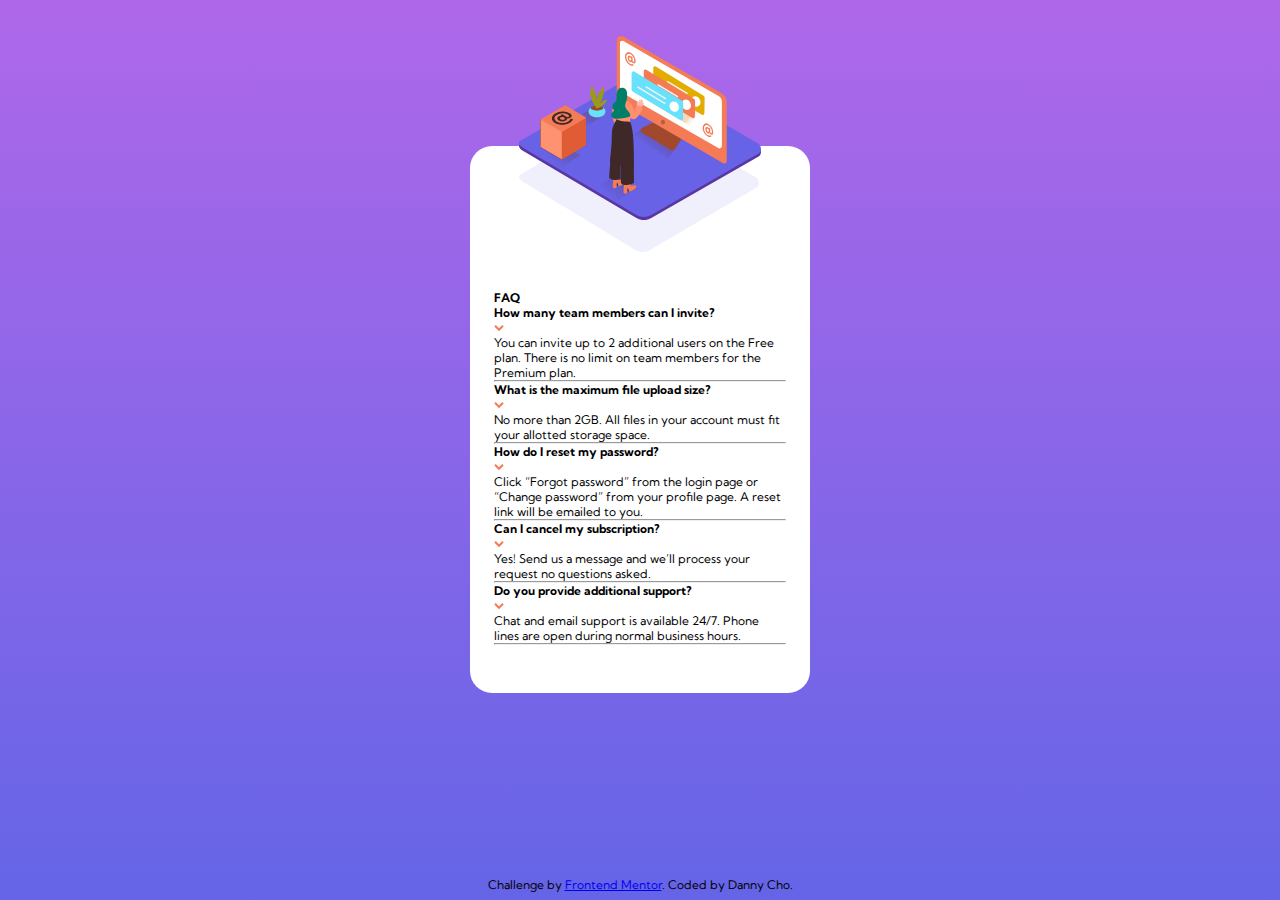
==== faq-accordion-card-main/index.html @ 5c965002 "CSS for images done" ====
<!DOCTYPE html>
<html lang="en">
    <head>
        <meta charset="UTF-8" />
        <meta name="viewport" content="width=device-width, initial-scale=1.0" />
        <link rel="preconnect" href="https://fonts.googleapis.com">
        <link rel="preconnect" href="https://fonts.gstatic.com" crossorigin>
        <link href="https://fonts.googleapis.com/css2?family=Kumbh+Sans:wght@400;700&display=swap" rel="stylesheet">
        <link rel="icon" type="image/png" sizes="32x32" href="./images/favicon-32x32.png" />
        <link rel="stylesheet" href="style.css">
        <title>Frontend Mentor | FAQ Accordion Card</title>
    </head>
    <body>
        <div class="main-img-div">
            <img src="./images/illustration-woman-online-mobile.svg" alt="" class="online-woman">
            <img src="./images/bg-pattern-mobile.svg" alt="" class="shadow">
        </div>
        <main>
            <h1>FAQ</h1>
            <article>
                <div>
                    <h2>How many team members can I invite?</h2>
                    <img src="./images/icon-arrow-down.svg" alt="">
                </div>
                <p>You can invite up to 2 additional users on the Free plan. There is no limit on team members for the Premium plan.</p>
            </article>
            <hr>
            <article>
                <div>
                    <h2>What is the maximum file upload size?</h2>
                    <img src="./images/icon-arrow-down.svg" alt="">
                </div>
                <p>No more than 2GB. All files in your account must fit your allotted storage space.</p>
            </article>
            <hr>
            <article>
                <div>
                    <h2>How do I reset my password?</h2>
                    <img src="./images/icon-arrow-down.svg" alt="">
                </div>
                <p>Click “Forgot password” from the login page or “Change password” from your profile page. A reset link will be emailed to you.</p>
            </article>
            <hr>
            <article>
                <div>
                    <h2>Can I cancel my subscription?</h2>
                    <img src="./images/icon-arrow-down.svg" alt="">
                </div>
                <p>Yes! Send us a message and we’ll process your request no questions asked.</p>
            </article>
            <hr>
            <article>
                <div>
                    <h2>Do you provide additional support?</h2>
                    <img src="./images/icon-arrow-down.svg" alt="">
                </div>
                <p>Chat and email support is available 24/7. Phone lines are open during normal business hours.</p>
            </article>
            <hr>
        </main>
        <div class="attribution"> 
            Challenge by <a href="https://www.frontendmentor.io?ref=challenge" target="_blank">Frontend Mentor</a>. Coded by Danny Cho.
        </div>
    </body>
</html>
---- faq-accordion-card-main/style.css ----
:root {
	--clr-desaturated-blue: hsl(238, 29%, 16%);
	--clr-red: hsl(14, 88%, 65%);
	--clr-violet: hsl(273 75%, 66%); /* gradient */
	--clr-soft-blue: hsl(240, 73%, 65%); /* gradient */
	--clr-very-dark-grayish-blue: hsl(237, 12%, 33%);
	--clr-dark-grayish-blue: hsl(240, 6%, 50%);
	--clr-light-grayish-blue: hsl(240, 5%, 91%); /* divider */
	--clr-white: hsl(0, 0%, 100%);

	--fw-regular: 400;
	--fw-bold: 700;
}

* {
	margin: 0;
	padding: 0;
	box-sizing: border-box;
	font-size: 12px;
	user-select: none;
	-webkit-user-drag: none;
	font-family: 'Kumbh Sans', sans-serif;
}

body {
	width: 100vw;
	min-height: 100vh;
	display: flex;
	flex-direction: column;
	align-items: center;
	background: linear-gradient(180deg, hsl(273, 75%, 66%), hsl(240, 73%, 65%));
}

.online-woman {
	margin-top: 3em;
	position: relative;
	z-index: 2;
}

.shadow {
	position: relative;
	bottom: 75px;
	z-index: 1;
}

main {
	background-color: var(--clr-white);
	width: 340px;
	position: relative;
	bottom: 184px;
	z-index: 0;
	border-radius: 22px;
	padding: 12em 2em 4em;
}
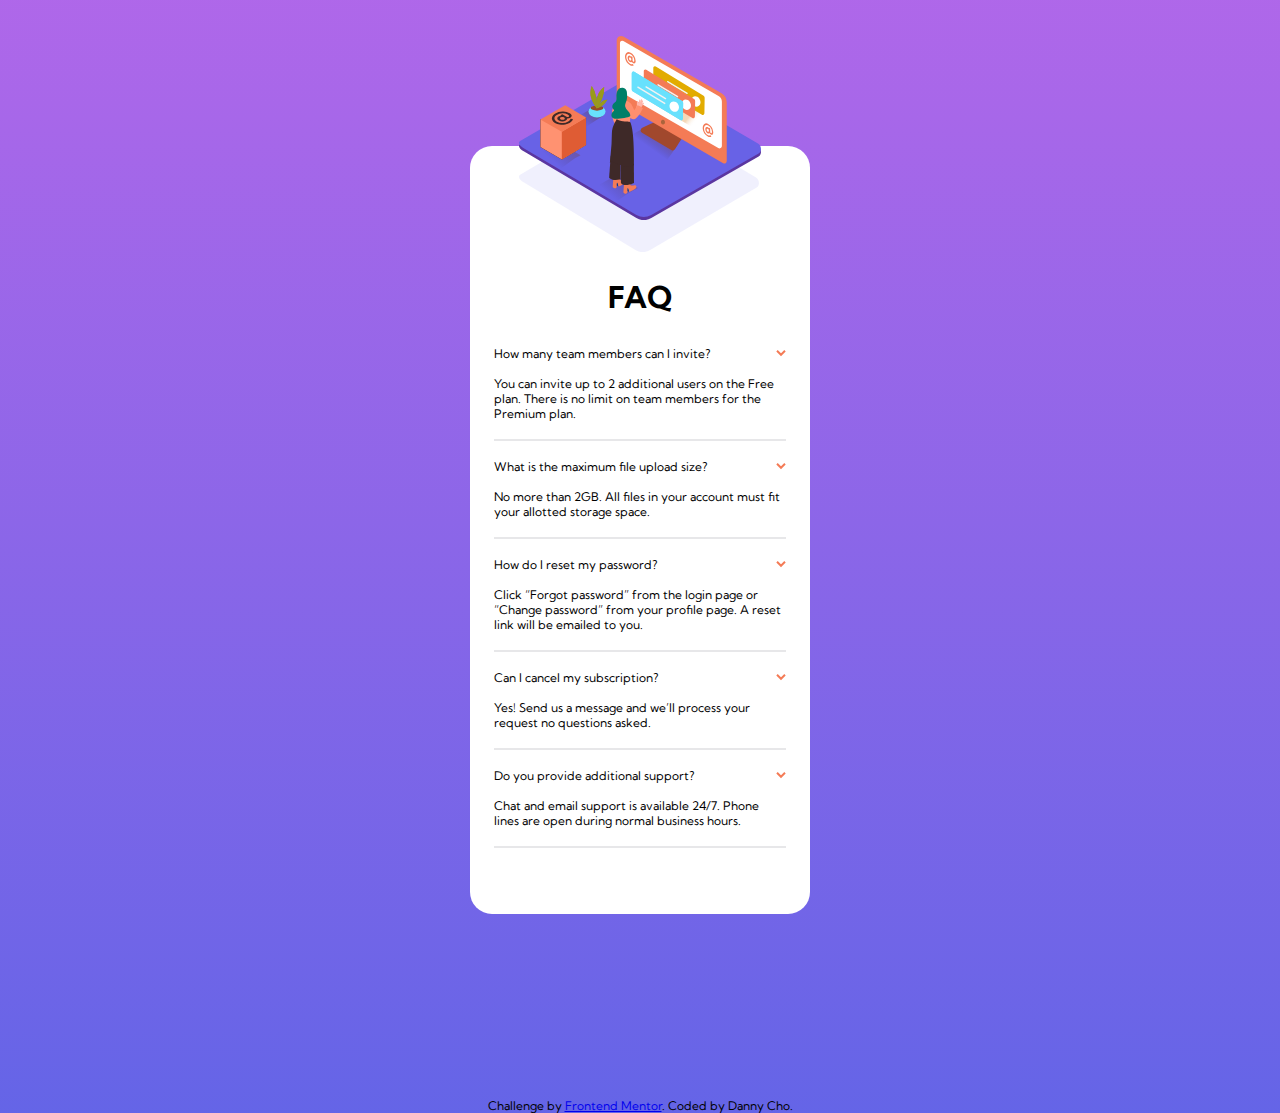
==== commit a9c1e224: "WIP" ====
--- a/faq-accordion-card-main/index.html
+++ b/faq-accordion-card-main/index.html
@@ -16,45 +16,45 @@
             <img src="./images/bg-pattern-mobile.svg" alt="" class="shadow">
         </div>
         <main>
-            <h1>FAQ</h1>
+            <h1 class="page-heading">FAQ</h1>
             <article>
-                <div>
-                    <h2>How many team members can I invite?</h2>
+                <div class="question-div">
+                    <h2 class="question">How many team members can I invite?</h2>
                     <img src="./images/icon-arrow-down.svg" alt="">
                 </div>
-                <p>You can invite up to 2 additional users on the Free plan. There is no limit on team members for the Premium plan.</p>
+                <p class="answer">You can invite up to 2 additional users on the Free plan. There is no limit on team members for the Premium plan.</p>
             </article>
             <hr>
             <article>
-                <div>
-                    <h2>What is the maximum file upload size?</h2>
+                <div class="question-div">
+                    <h2 class="question">What is the maximum file upload size?</h2>
                     <img src="./images/icon-arrow-down.svg" alt="">
                 </div>
-                <p>No more than 2GB. All files in your account must fit your allotted storage space.</p>
+                <p class="answer">No more than 2GB. All files in your account must fit your allotted storage space.</p>
             </article>
             <hr>
             <article>
-                <div>
-                    <h2>How do I reset my password?</h2>
+                <div class="question-div">
+                    <h2 class="question">How do I reset my password?</h2>
                     <img src="./images/icon-arrow-down.svg" alt="">
                 </div>
-                <p>Click “Forgot password” from the login page or “Change password” from your profile page. A reset link will be emailed to you.</p>
+                <p class="answer">Click “Forgot password” from the login page or “Change password” from your profile page. A reset link will be emailed to you.</p>
             </article>
             <hr>
             <article>
-                <div>
-                    <h2>Can I cancel my subscription?</h2>
+                <div class="question-div">
+                    <h2 class="question">Can I cancel my subscription?</h2>
                     <img src="./images/icon-arrow-down.svg" alt="">
                 </div>
-                <p>Yes! Send us a message and we’ll process your request no questions asked.</p>
+                <p class="answer">Yes! Send us a message and we’ll process your request no questions asked.</p>
             </article>
             <hr>
             <article>
-                <div>
-                    <h2>Do you provide additional support?</h2>
+                <div class="question-div">
+                    <h2 class="question">Do you provide additional support?</h2>
                     <img src="./images/icon-arrow-down.svg" alt="">
                 </div>
-                <p>Chat and email support is available 24/7. Phone lines are open during normal business hours.</p>
+                <p class="answer">Chat and email support is available 24/7. Phone lines are open during normal business hours.</p>
             </article>
             <hr>
         </main>
--- a/faq-accordion-card-main/style.css
+++ b/faq-accordion-card-main/style.css
@@ -50,5 +50,35 @@
 	bottom: 184px;
 	z-index: 0;
 	border-radius: 22px;
-	padding: 12em 2em 4em;
+	padding: 11em 2em 4em;
 }
+
+.page-heading {
+	font-size: 2.5rem;
+	text-align: center;
+	margin-bottom: 1em;
+}
+
+.question-div {
+	display: flex;
+	justify-content: space-between;
+	align-items: center;
+	cursor: pointer;
+}
+
+.question {
+	font-weight: var(--fw-regular);
+}
+
+.question-div img {
+	height: 7px;
+}
+
+.answer {
+	margin-top: 1.25em;
+}
+
+hr {
+	margin: 1.5em 0;
+	border: 1px solid var(--clr-light-grayish-blue);
+}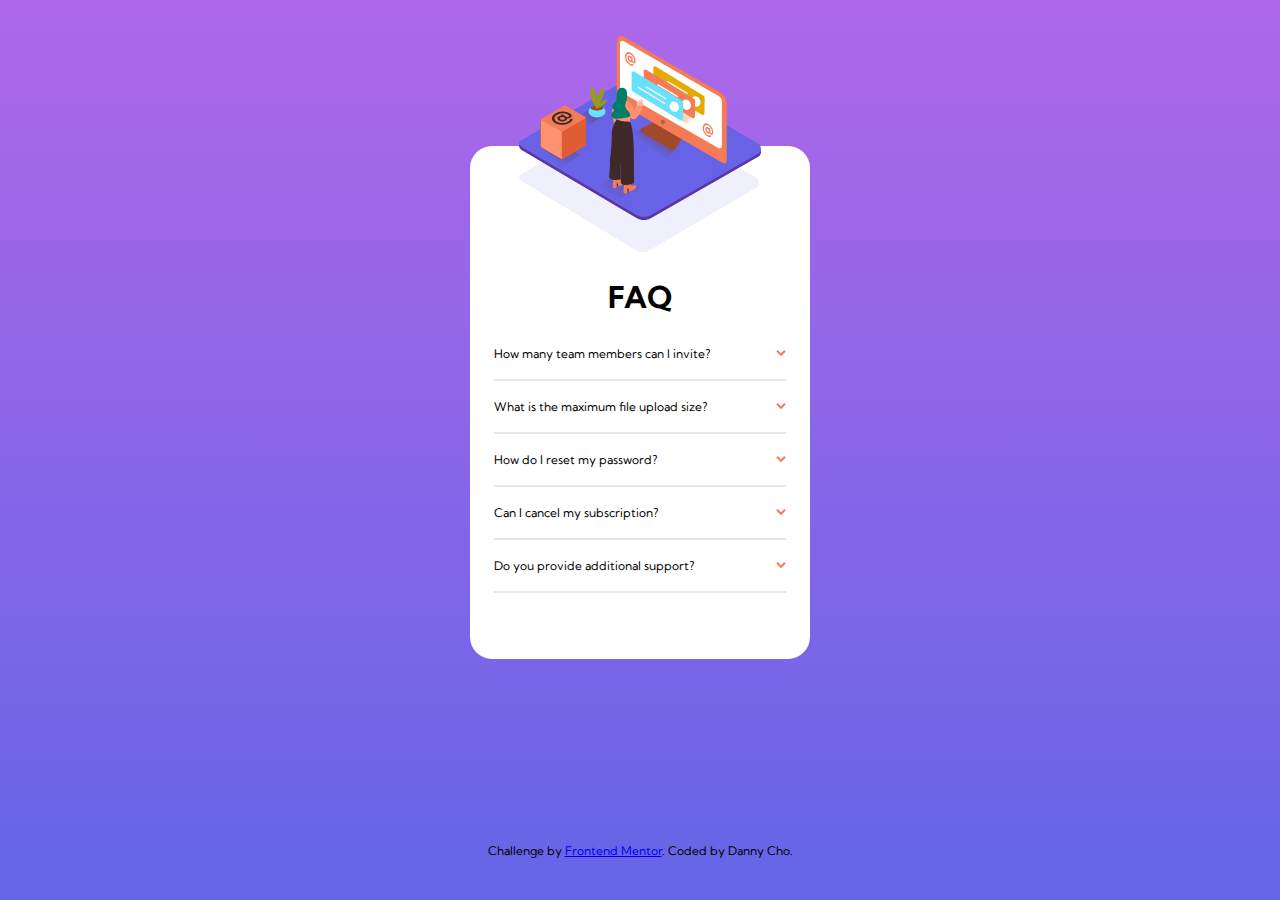
==== commit 2fdadb88: "Added JS file to implement accordion card feature" ====
--- a/faq-accordion-card-main/index.html
+++ b/faq-accordion-card-main/index.html
@@ -61,6 +61,7 @@
         <div class="attribution"> 
             Challenge by <a href="https://www.frontendmentor.io?ref=challenge" target="_blank">Frontend Mentor</a>. Coded by Danny Cho.
         </div>
+        <script src="script.js"></script>
     </body>
 </html>
 
--- a/faq-accordion-card-main/style.css
+++ b/faq-accordion-card-main/style.css
@@ -76,9 +76,18 @@
 
 .answer {
 	margin-top: 1.25em;
+	display: none;
 }
 
 hr {
 	margin: 1.5em 0;
 	border: 1px solid var(--clr-light-grayish-blue);
+}
+
+.active {
+	display: block;
+}
+
+.expanded {
+	transform: rotate(180deg);
 }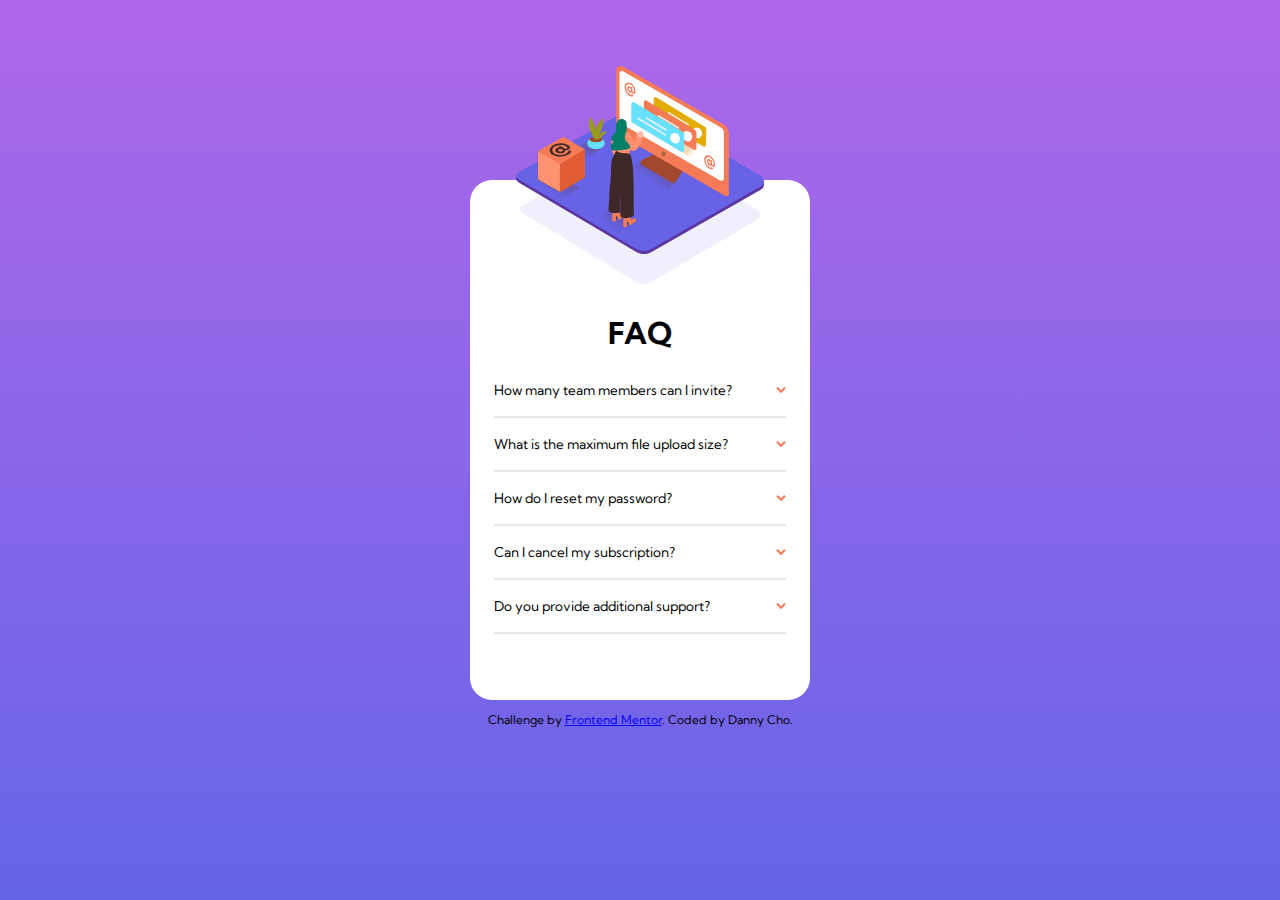
==== commit 68d4b9de: "Moved the main image div to within the main tag" ====
--- a/faq-accordion-card-main/index.html
+++ b/faq-accordion-card-main/index.html
@@ -11,11 +11,11 @@
         <title>Frontend Mentor | FAQ Accordion Card</title>
     </head>
     <body>
-        <div class="main-img-div">
-            <img src="./images/illustration-woman-online-mobile.svg" alt="" class="online-woman">
-            <img src="./images/bg-pattern-mobile.svg" alt="" class="shadow">
-        </div>
         <main>
+            <div class="main-img-div">
+                <img src="./images/illustration-woman-online-mobile.svg" alt="" class="online-woman">
+                <img src="./images/bg-pattern-mobile.svg" alt="" class="shadow">
+            </div>
             <h1 class="page-heading">FAQ</h1>
             <article>
                 <div class="question-div">
--- a/faq-accordion-card-main/style.css
+++ b/faq-accordion-card-main/style.css
@@ -29,34 +29,36 @@
 	flex-direction: column;
 	align-items: center;
 	background: linear-gradient(180deg, hsl(273, 75%, 66%), hsl(240, 73%, 65%));
+	padding-top: 15em;
+}
+
+.main-img-div {
+	position: relative;
+	display: flex;
+	justify-content: center;
 }
 
 .online-woman {
-	margin-top: 3em;
-	position: relative;
+	position: absolute;
 	z-index: 2;
-}
-
-.shadow {
-	position: relative;
-	bottom: 75px;
-	z-index: 1;
+	bottom: 30px;
+	width: 85%;
 }
 
 main {
 	background-color: var(--clr-white);
 	width: 340px;
-	position: relative;
-	bottom: 184px;
+	/* position: relative;
+	bottom: 184px; */
 	z-index: 0;
 	border-radius: 22px;
-	padding: 11em 2em 4em;
+	padding: 0 2em 4em;
 }
 
 .page-heading {
 	font-size: 2.5rem;
 	text-align: center;
-	margin-bottom: 1em;
+	margin: 1em 0;
 }
 
 .question-div {
@@ -68,6 +70,7 @@
 
 .question {
 	font-weight: var(--fw-regular);
+	font-size: 1.125rem;
 }
 
 .question-div img {
@@ -75,8 +78,10 @@
 }
 
 .answer {
-	margin-top: 1.25em;
+	margin: 1.25em 2em 0 0;
 	display: none;
+	color: var(--clr-dark-grayish-blue);
+	line-height: 1.625em;
 }
 
 hr {
@@ -84,10 +89,22 @@
 	border: 1px solid var(--clr-light-grayish-blue);
 }
 
-.active {
+.active-answer {
 	display: block;
 }
 
-.expanded {
+.active-arrow {
 	transform: rotate(180deg);
+}
+
+.active-question {
+	font-weight: var(--fw-bold);
+}
+
+.attribution {
+	margin-top: 1em;
+}
+
+@media screen and (min-width: 1000px) {
+	
 }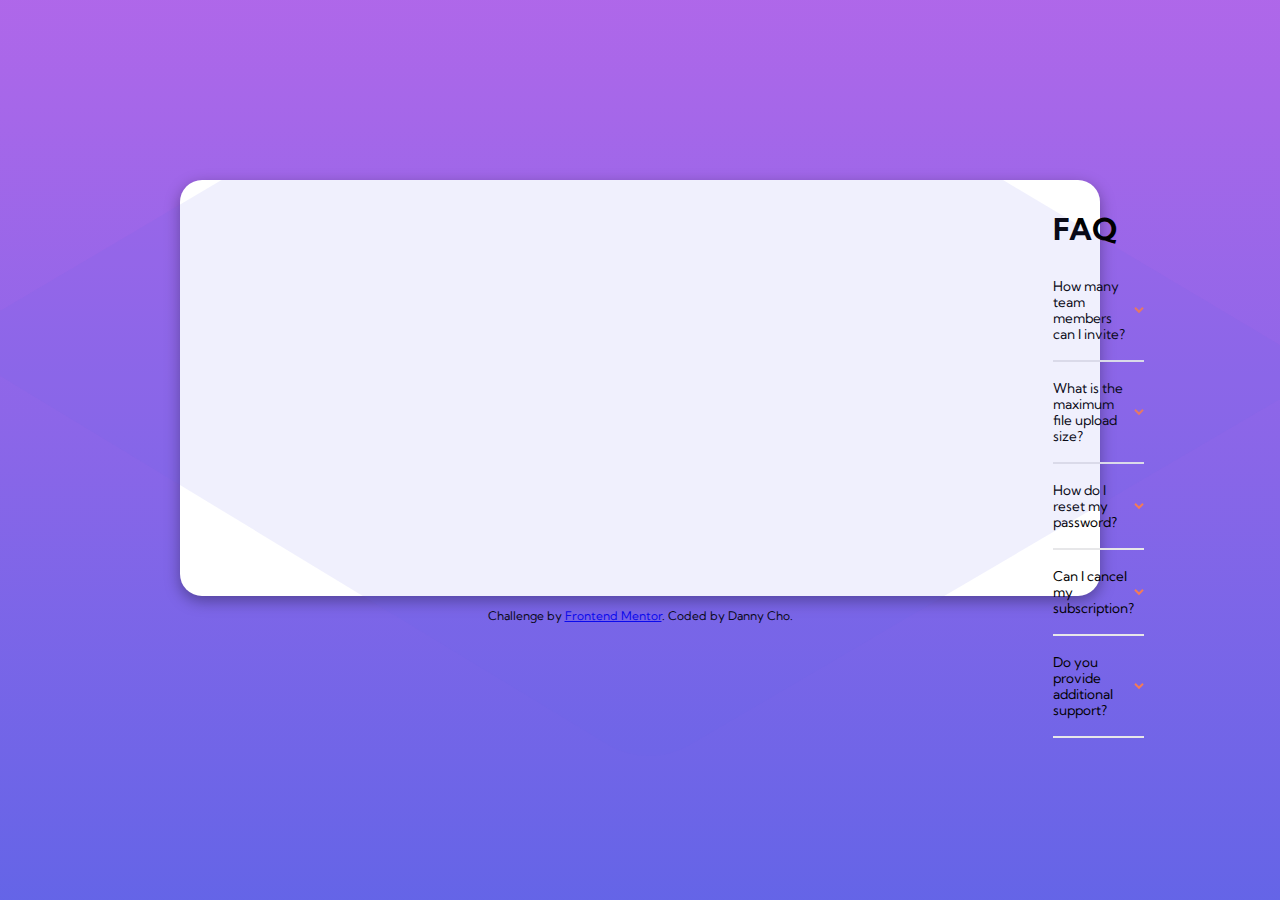
==== commit 057fcaf2: "added display: grid for main tag" ====
--- a/faq-accordion-card-main/index.html
+++ b/faq-accordion-card-main/index.html
@@ -13,50 +13,55 @@
     <body>
         <main>
             <div class="main-img-div">
-                <img src="./images/illustration-woman-online-mobile.svg" alt="" class="online-woman">
+                <img src="./images/illustration-woman-online-mobile.svg" alt="" class="online-woman-mobile">
                 <img src="./images/bg-pattern-mobile.svg" alt="" class="shadow">
+                <img src="./images/illustration-woman-online-desktop.svg" alt="" class="online-woman-desktop">
+                <img src="./images/illustration-box-desktop.svg" alt="" class="box-desktop">
+                <img src="./images/bg-pattern-desktop.svg" alt="" class="pattern-desktop">
             </div>
-            <h1 class="page-heading">FAQ</h1>
-            <article>
-                <div class="question-div">
-                    <h2 class="question">How many team members can I invite?</h2>
-                    <img src="./images/icon-arrow-down.svg" alt="">
-                </div>
-                <p class="answer">You can invite up to 2 additional users on the Free plan. There is no limit on team members for the Premium plan.</p>
-            </article>
-            <hr>
-            <article>
-                <div class="question-div">
-                    <h2 class="question">What is the maximum file upload size?</h2>
-                    <img src="./images/icon-arrow-down.svg" alt="">
-                </div>
-                <p class="answer">No more than 2GB. All files in your account must fit your allotted storage space.</p>
-            </article>
-            <hr>
-            <article>
-                <div class="question-div">
-                    <h2 class="question">How do I reset my password?</h2>
-                    <img src="./images/icon-arrow-down.svg" alt="">
-                </div>
-                <p class="answer">Click “Forgot password” from the login page or “Change password” from your profile page. A reset link will be emailed to you.</p>
-            </article>
-            <hr>
-            <article>
-                <div class="question-div">
-                    <h2 class="question">Can I cancel my subscription?</h2>
-                    <img src="./images/icon-arrow-down.svg" alt="">
-                </div>
-                <p class="answer">Yes! Send us a message and we’ll process your request no questions asked.</p>
-            </article>
-            <hr>
-            <article>
-                <div class="question-div">
-                    <h2 class="question">Do you provide additional support?</h2>
-                    <img src="./images/icon-arrow-down.svg" alt="">
-                </div>
-                <p class="answer">Chat and email support is available 24/7. Phone lines are open during normal business hours.</p>
-            </article>
-            <hr>
+            <section>
+                <h1 class="page-heading">FAQ</h1>
+                <article>
+                    <div class="question-div">
+                        <h2 class="question">How many team members can I invite?</h2>
+                        <img src="./images/icon-arrow-down.svg" alt="">
+                    </div>
+                    <p class="answer">You can invite up to 2 additional users on the Free plan. There is no limit on team members for the Premium plan.</p>
+                </article>
+                <hr>
+                <article>
+                    <div class="question-div">
+                        <h2 class="question">What is the maximum file upload size?</h2>
+                        <img src="./images/icon-arrow-down.svg" alt="">
+                    </div>
+                    <p class="answer">No more than 2GB. All files in your account must fit your allotted storage space.</p>
+                </article>
+                <hr>
+                <article>
+                    <div class="question-div">
+                        <h2 class="question">How do I reset my password?</h2>
+                        <img src="./images/icon-arrow-down.svg" alt="">
+                    </div>
+                    <p class="answer">Click “Forgot password” from the login page or “Change password” from your profile page. A reset link will be emailed to you.</p>
+                </article>
+                <hr>
+                <article>
+                    <div class="question-div">
+                        <h2 class="question">Can I cancel my subscription?</h2>
+                        <img src="./images/icon-arrow-down.svg" alt="">
+                    </div>
+                    <p class="answer">Yes! Send us a message and we’ll process your request no questions asked.</p>
+                </article>
+                <hr>
+                <article>
+                    <div class="question-div">
+                        <h2 class="question">Do you provide additional support?</h2>
+                        <img src="./images/icon-arrow-down.svg" alt="">
+                    </div>
+                    <p class="answer">Chat and email support is available 24/7. Phone lines are open during normal business hours.</p>
+                </article>
+                <hr>
+            </section>
         </main>
         <div class="attribution"> 
             Challenge by <a href="https://www.frontendmentor.io?ref=challenge" target="_blank">Frontend Mentor</a>. Coded by Danny Cho.
--- a/faq-accordion-card-main/style.css
+++ b/faq-accordion-card-main/style.css
@@ -38,21 +38,24 @@
 	justify-content: center;
 }
 
-.online-woman {
+.online-woman-mobile {
 	position: absolute;
 	z-index: 2;
 	bottom: 30px;
 	width: 85%;
 }
 
+[class*="desktop"] {
+	display: none;
+}
+
 main {
 	background-color: var(--clr-white);
 	width: 340px;
-	/* position: relative;
-	bottom: 184px; */
 	z-index: 0;
 	border-radius: 22px;
 	padding: 0 2em 4em;
+	box-shadow: rgba(0, 0, 0, 0.35) 0px 5px 15px;
 }
 
 .page-heading {
@@ -106,5 +109,17 @@
 }
 
 @media screen and (min-width: 1000px) {
-	
-}+	main {
+		display: grid;
+		width: 920px;
+		grid-template-columns: 1fr 1fr;
+	}
+
+	.online-woman-mobile {
+		display: none;
+	}
+
+	.page-heading {
+		text-align: left;
+	}
+}
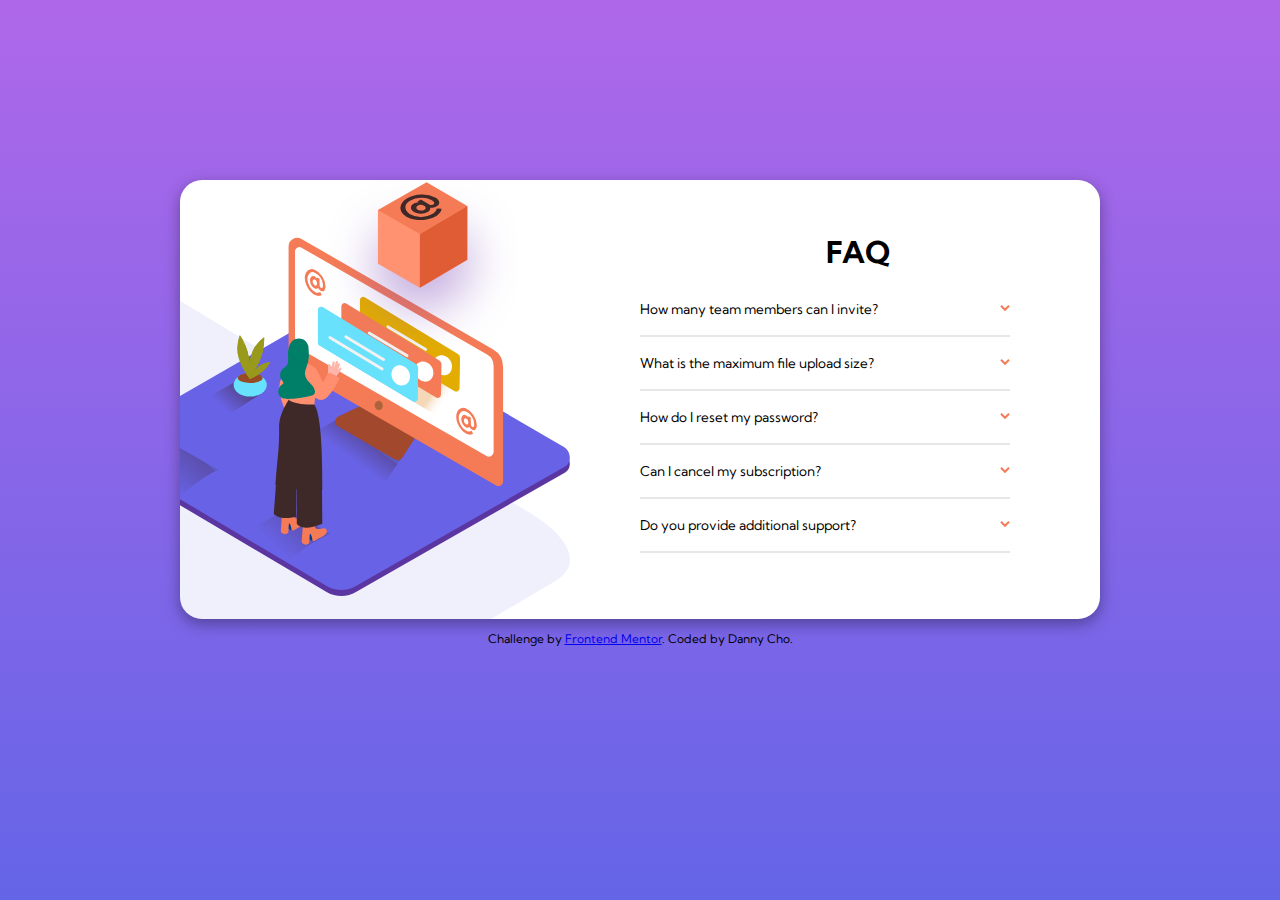
==== commit f0151b60: "Worked a bit on desktop view" ====
--- a/faq-accordion-card-main/index.html
+++ b/faq-accordion-card-main/index.html
@@ -12,7 +12,7 @@
     </head>
     <body>
         <main>
-            <div class="main-img-div">
+            <div class="img-div">
                 <img src="./images/illustration-woman-online-mobile.svg" alt="" class="online-woman-mobile">
                 <img src="./images/bg-pattern-mobile.svg" alt="" class="shadow">
                 <img src="./images/illustration-woman-online-desktop.svg" alt="" class="online-woman-desktop">
--- a/faq-accordion-card-main/style.css
+++ b/faq-accordion-card-main/style.css
@@ -32,7 +32,7 @@
 	padding-top: 15em;
 }
 
-.main-img-div {
+.img-div {
 	position: relative;
 	display: flex;
 	justify-content: center;
@@ -45,7 +45,9 @@
 	width: 85%;
 }
 
-[class*="desktop"] {
+.online-woman-desktop, 
+.box-desktop, 
+.pattern-desktop {
 	display: none;
 }
 
@@ -110,16 +112,72 @@
 
 @media screen and (min-width: 1000px) {
 	main {
+		width: 920px;
 		display: grid;
-		width: 920px;
 		grid-template-columns: 1fr 1fr;
+		overflow: hidden;
+	}
+
+	.shadow {
+		transform: rotate(180deg) scale(9);
+		position: absolute;
+		right: 1030px;
+		top: 120px;
 	}
 
 	.online-woman-mobile {
 		display: none;
 	}
 
+	.online-woman-desktop {
+		display: inline;
+		position: absolute;
+		top: 57px;
+		right: 70px;
+	}
+
+	.box-desktop {
+		display: inline;
+		position: absolute;
+
+	}
+
+	section article, 
+	hr {
+		margin-right: 5.5em;
+	}
+
+	.answer {
+		margin-right: 1em;
+	}
+
 	.page-heading {
-		text-align: left;
-	}
+		margin-top: 1.75em;
+	};
+
 }
+
+/* 
+Note 02/02/23
+Noticed that having the image div outside of the section element 
+(white FAQ card) will not work on desktop view because of the shadow
+image. On mobile view, the online woman image has the highest z-index, 
+and covers both the card and background; it doesn't matter if the 
+shadow image goes over the card and shows on the background. In desktop
+view, the shadow image is supposed to show only within the card; 
+the portion that reaches over to the background on the left side is not
+supposed to be seen. 
+
+Solution: the image div will have to be inside the card (section 
+element). 
+*/
+
+/* 
+Note 02/04/23
+Realized that the box image still overflows out of the section element 
+in the desktop view. Will need to consider moving that element out of the
+img div and add a higher z-index, but I want to try and find a way to 
+keep it within the img div since that is the logical placement within the
+HTML code. Maybe I can use multiple layers of divs with different overflow
+settings to achieve this? 
+*/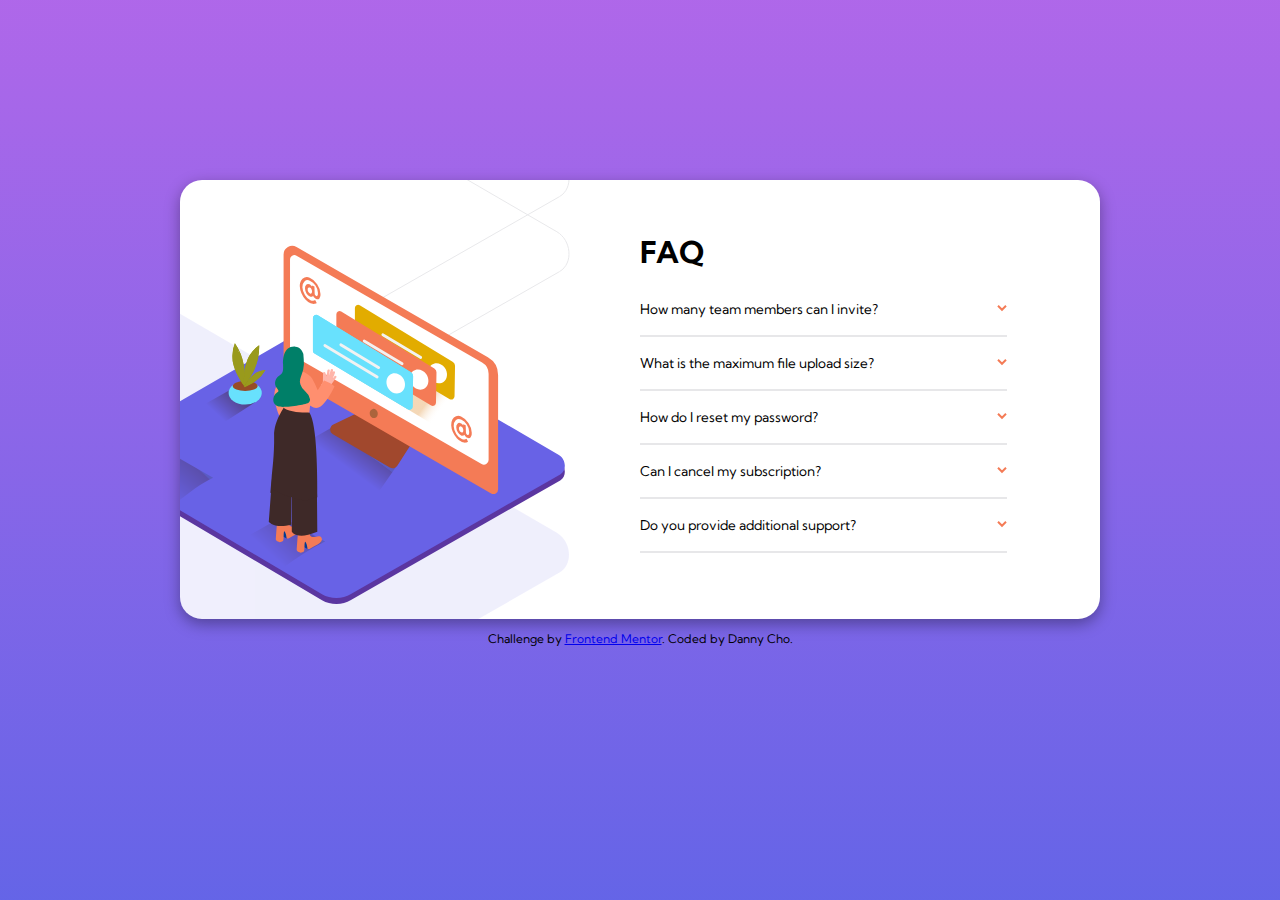
==== commit 5cd51e7b: "JS and CSS update" ====
--- a/faq-accordion-card-main/index.html
+++ b/faq-accordion-card-main/index.html
@@ -16,9 +16,9 @@
                 <img src="./images/illustration-woman-online-mobile.svg" alt="" class="online-woman-mobile">
                 <img src="./images/bg-pattern-mobile.svg" alt="" class="shadow">
                 <img src="./images/illustration-woman-online-desktop.svg" alt="" class="online-woman-desktop">
-                <img src="./images/illustration-box-desktop.svg" alt="" class="box-desktop">
                 <img src="./images/bg-pattern-desktop.svg" alt="" class="pattern-desktop">
             </div>
+            <img src="./images/illustration-box-desktop.svg" alt="" class="box-desktop">
             <section>
                 <h1 class="page-heading">FAQ</h1>
                 <article>
--- a/faq-accordion-card-main/style.css
+++ b/faq-accordion-card-main/style.css
@@ -56,7 +56,7 @@
 	width: 340px;
 	z-index: 0;
 	border-radius: 22px;
-	padding: 0 2em 4em;
+	padding: 0 2.25em 4em;
 	box-shadow: rgba(0, 0, 0, 0.35) 0px 5px 15px;
 }
 
@@ -118,11 +118,12 @@
 		overflow: hidden;
 	}
 
+	.img-div {
+		position: relative;
+	}
+
 	.shadow {
-		transform: rotate(180deg) scale(9);
-		position: absolute;
-		right: 1030px;
-		top: 120px;
+		display: none;
 	}
 
 	.online-woman-mobile {
@@ -132,14 +133,20 @@
 	.online-woman-desktop {
 		display: inline;
 		position: absolute;
-		top: 57px;
-		right: 70px;
+		top: 65px;
+		right: 75px;
+		z-index: 5;
 	}
 
-	.box-desktop {
+	.pattern-desktop {
 		display: inline;
 		position: absolute;
+		right: 70px;
+		top: -300px;
+	}
 
+	.page-heading {
+		text-align: left;
 	}
 
 	section article, 
